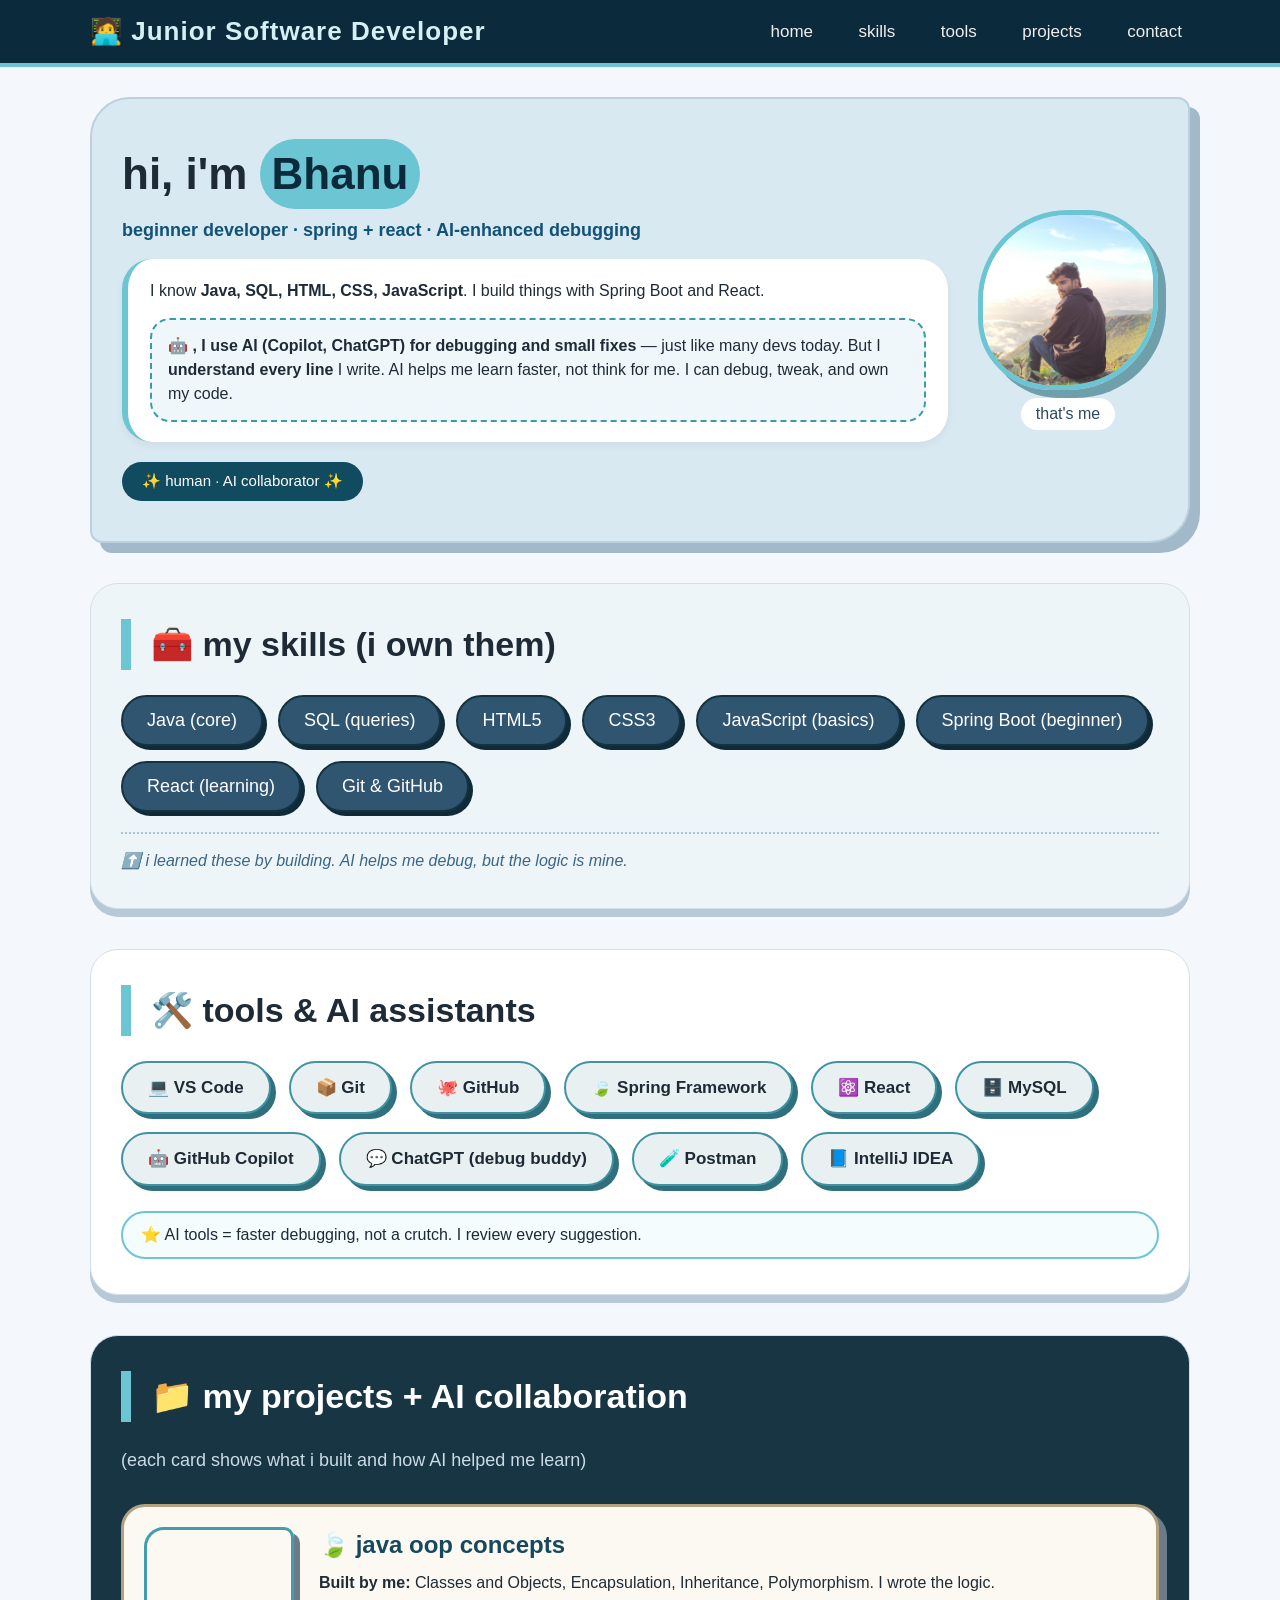
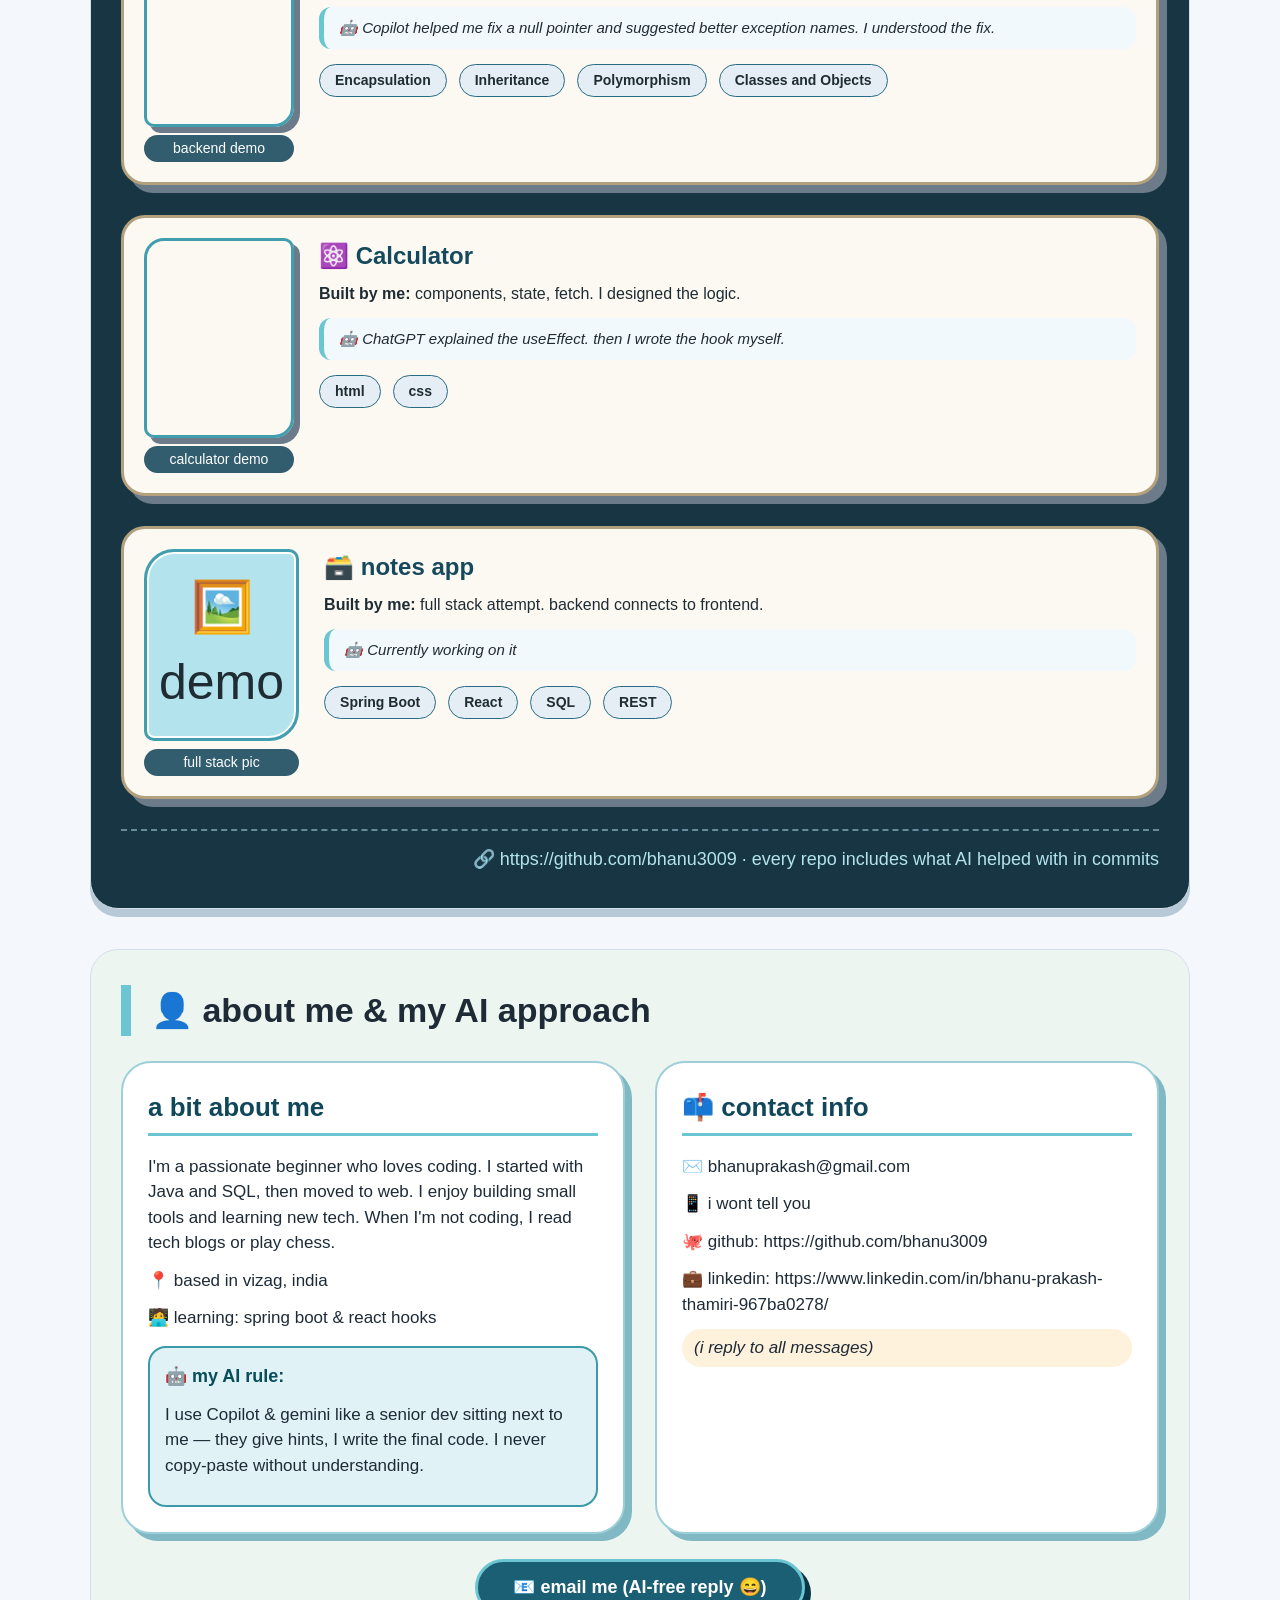
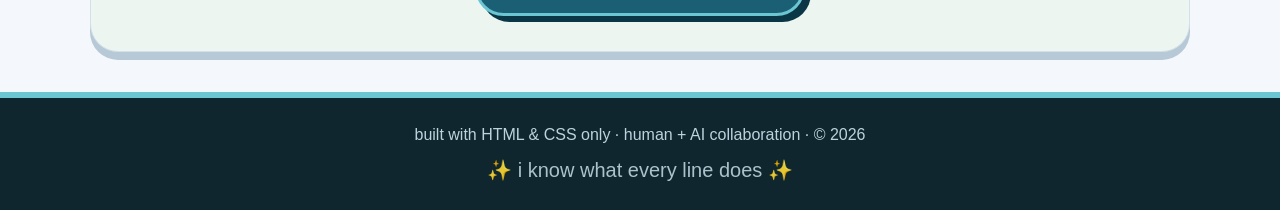
==== htm.html @ 819f1ef4 "Uploaded complete portfolio files" ====
<!DOCTYPE html>
<html lang="en">
<head>
    <meta charset="UTF-8">
    <meta name="viewport" content="width=device-width, initial-scale=1.0">
    <title>Bhanu · human + AI collaborator</title>
    <link rel="stylesheet" href="css.css">
</head>
<body>
    <div class="top-bar">
        <div class="nav-container">
            <div class="logo">🧑‍💻 Junior Software Developer</div>
            <div class="nav-links">
                <a href="#home">home</a>
                <a href="#skills">skills</a>
                <a href="#tools">tools</a>
                <a href="#projects">projects</a>
                <a href="#contact">contact</a>
            </div>
        </div>
    </div>
    <div id="home" class="hero-section">
        <div class="hero-flex">
            <div class="hero-text">
                <h1>hi, i'm <span class="name-highlight">Bhanu</span></h1>
                <p class="tagline">beginner developer · spring + react · AI‑enhanced debugging</p>
                <div class="intro-box">
                    <p>I know <strong>Java, SQL, HTML, CSS, JavaScript</strong>. I build things with Spring Boot and React.</p>
                    <p class="ai-statement">🤖 <span class=""><strong>, I use AI (Copilot, ChatGPT) for debugging and small fixes</strong></span>  — just like many devs today. But I <strong>understand every line</strong> I write. AI helps me learn faster, not think for me. I can debug, tweak, and own my code.</p>
                </div>
                <div class="info-badge">✨ human · AI collaborator ✨</div>
            </div>
            <div class="hero-pic">
                 <div class="hero-pic">
                     <img src="26251.jpg" alt="Bhanu" class="profile-img" style="width: 180px; height: 180px; object-fit: cover;">
                 <p class="pic-caption">that's me</p>
                </div>
            </div>
        </div>
    </div>
    <div id="skills" class="section alt-bg">
        <h2>🧰 my skills (i own them)</h2>
        <div class="skill-grid">
            <div class="skill-chip">Java (core)</div>
            <div class="skill-chip">SQL (queries)</div>
            <div class="skill-chip">HTML5</div>
            <div class="skill-chip">CSS3</div>
            <div class="skill-chip">JavaScript (basics)</div>
            <div class="skill-chip">Spring Boot (beginner)</div>
            <div class="skill-chip">React (learning)</div>
            <div class="skill-chip">Git & GitHub</div>
        </div>
        <p class="section-note">⬆️ i learned these by building. AI helps me debug, but the logic is mine.</p>
    </div>
    <div id="tools" class="section">
        <h2>🛠️ tools & AI assistants</h2>
        <div class="tools-list">
            <div class="tool-item">💻 VS Code</div>
            <div class="tool-item">📦 Git</div>
            <div class="tool-item">🐙 GitHub</div>
            <div class="tool-item">🍃 Spring Framework</div>
            <div class="tool-item">⚛️ React</div>
            <div class="tool-item">🗄️ MySQL</div>
            <div class="tool-item">🤖 GitHub Copilot</div>
            <div class="tool-item">💬 ChatGPT (debug buddy)</div>
            <div class="tool-item">🧪 Postman</div>
            <div class="tool-item">📘 IntelliJ IDEA</div>
        </div>
        <p class="tools-note">⭐ AI tools = faster debugging, not a crutch. I review every suggestion.</p>
    </div>
    <div id="projects" class="section project-dark">
        <h2 class="light-heading">📁 my projects + AI collaboration</h2>
        <p class="project-sub">(each card shows what i built and how AI helped me learn)</p>

        <div class="project-showcase">
            <div class="project-card-wide">
                <div class="project-img-area">
                    <video src="compelete backend working.mp4" class="project-img" autoplay muted playsinline></video>
                    <div class="demo-label">backend demo</div>
                </div>
                <div class="project-desc">
                    <h3>🍃 java oop concepts</h3>
                    <p><strong>Built by me:</strong> Classes and Objects, Encapsulation, Inheritance, Polymorphism. I wrote the logic.</p>
                    <p class="ai-note">🤖 Copilot helped me fix a null pointer and suggested better exception names. I understood the fix.</p>
                    <div class="tech-tags">
                        <span>Encapsulation</span><span>Inheritance</span><span>Polymorphism</span><span>Classes and Objects</span>
                    </div>
                </div>
            </div>
            <div class="project-card-wide">
                <div class="project-img-area">
                    <video src="cal demo.mp4" class="project-img" autoplay muted playsinline></video>
                    <div class="demo-label">calculator demo</div>
                </div>
                <div class="project-desc">
                    <h3>⚛️ Calculator</h3>
                    <p><strong>Built by me:</strong> components, state, fetch. I designed the logic.</p>
                    <p class="ai-note">🤖 ChatGPT explained the useEffect. then I wrote the hook myself.</p>
                    <div class="tech-tags">
                        <span>html</span><span>css</span>
                    </div>
                </div>
            </div>
            <div class="project-card-wide">
                <div class="project-img-area">
                    <div class="demo-pic">🖼️ demo</div>
                    <div class="demo-label">full stack pic</div>
                </div>
                <div class="project-desc">
                    <h3>🗃️ notes app </h3>
                    <p><strong>Built by me:</strong> full stack attempt. backend connects to frontend.</p>
                    <p class="ai-note">🤖 Currently working on it</p>
                    <div class="tech-tags">
                        <span>Spring Boot</span><span>React</span><span>SQL</span><span>REST</span>
                    </div>
                </div>
            </div>
        </div>
        <p class="more-link">🔗 https://github.com/bhanu3009 · every repo includes what AI helped with in commits</p>
    </div>
    <div id="contact" class="section contact-bg">
        <h2>👤 about me & my AI approach</h2>
        <div class="about-contact-flex">
            <div class="about-card">
                <h3>a bit about me</h3>
                <p>I'm a passionate beginner who loves coding. I started with Java and SQL, then moved to web. I enjoy building small tools and learning new tech. When I'm not coding, I read tech blogs or play chess.</p>
                <p>📍 based in vizag, india</p>
                <p>🧑‍💻 learning: spring boot & react hooks</p>
                <div class="ai-philosophy">
                    <h4>🤖 my AI rule:</h4>
                    <p>I use Copilot & gemini like a senior dev sitting next to me — they give hints, I write the final code. I never copy-paste without understanding.</p>
                </div>
            </div>
            <div class="contact-card">
                <h3>📫 contact info</h3>
                <p>✉️ bhanuprakash@gmail.com</p>
                <p>📱 i wont tell you </p>
                <p>🐙 github: https://github.com/bhanu3009</p>
                <p>💼 linkedin: https://www.linkedin.com/in/bhanu-prakash-thamiri-967ba0278/</p>
                <p class="contact-note">(i reply to all messages)</p>
            </div>
        </div>
        <div class="contact-email-btn">
            <a href="bhanuprakasht588@gmail.com" class="fake-button">📧 email me (AI‑free reply 😄)</a>
        </div>
    </div>
    <div class="footer">
        <p>built with HTML & CSS only · human + AI collaboration · © 2026</p>
        <p class="small-emoji">✨ i know what every line does ✨</p>
    </div>

</body>
</html>
---- css.css ----
/* style.css – clean, attractive, with AI transparency */
* {
    margin: 0;
    padding: 0;
    box-sizing: border-box;
}

body {
    font-family: 'Segoe UI', Roboto, Arial, sans-serif;
    background-color: #f4f7fb;
    color: #1e2b37;
    line-height: 1.5;
}

/* top navigation */
.top-bar {
    background-color: #0b2a3b;
    padding: 12px 20px;
    position: sticky;
    top: 0;
    z-index: 10;
    border-bottom: 4px solid #6bc5d2;
}

.nav-container {
    max-width: 1100px;
    margin: 0 auto;
    display: flex;
    justify-content: space-between;
    align-items: center;
    flex-wrap: wrap;
}

.logo {
    color: #d4f0f5;
    font-size: 26px;
    font-weight: bold;
    letter-spacing: 1px;
}

.nav-links a {
    color: #efefef;
    text-decoration: none;
    margin-left: 25px;
    font-size: 17px;
    font-weight: 500;
    padding: 5px 8px;
    border-radius: 30px;
    transition: background 0.2s;
}

.nav-links a:hover {
    background-color: #6bc5d2;
    color: #0b2a3b;
}

/* hero section (with picture area) */
.hero-section {
    max-width: 1100px;
    margin: 30px auto 20px;
    background-color: #d9e9f2;
    border-radius: 40px 12px 40px 12px;
    padding: 40px 30px;
    border: 2px solid #bbd1dd;
    box-shadow: 10px 10px 0 #a1b9c9;
}

.hero-flex {
    display: flex;
    align-items: center;
    gap: 30px;
    flex-wrap: wrap;
    justify-content: center;
}

.hero-text {
    flex: 1 1 280px;
}

.hero-text h1 {
    font-size: 44px;
    font-weight: 700;
    margin-bottom: 5px;
}

.name-highlight {
    background-color: #6bc5d2;
    padding: 2px 12px;
    border-radius: 40px;
    display: inline-block;
    color: #0b2a3b;
}

.tagline {
    font-size: 18px;
    color: #115277;
    font-weight: 600;
    margin: 8px 0 15px;
}

.intro-box {
    background-color: white;
    padding: 20px 22px;
    border-radius: 30px;
    border-left: 6px solid #6bc5d2;
    box-shadow: 0 4px 8px rgba(0,0,0,0.05);
    margin: 15px 0;
}

.ai-statement {
    background-color: #f0f7fa;
    padding: 14px 16px;
    border-radius: 20px;
    margin-top: 15px;
    border: 2px dashed #3b9aa8;
    font-size: 16px;
}

.underline {
    text-decoration: underline wavy #3b9aa8 2px;
    font-weight: 600;
}

.info-badge {
    background-color: #114b5f;
    color: white;
    display: inline-block;
    padding: 8px 20px;
    border-radius: 40px;
    font-size: 15px;
    font-weight: 500;
    margin-top: 5px;
}

/* picture placeholder area */
.hero-pic {
    text-align: center;
}

img.profile-img {
    width: 180px !important;
    height: 180px !important;
    object-fit: cover !important;
    border-radius: 50% 40% 50% 40%;
    border: 5px solid #6bc5d2;
    display: block;
    margin: 0 auto 8px auto;
    box-shadow: 8px 8px 0 #6f9faa;
}

.profile-img {
    width: 180px;  /* This forces the width */
    height: 180px; /* This forces the height */
    object-fit: cover; /* This clips the photo so it doesn't stretch */
    border-radius: 50% 40% 50% 40%; /* Your unique organic shape */
    border: 5px solid #6bc5d2;
    margin-bottom: 8px;
    box-shadow: 8px 8px 0 #6f9faa;
    display: block; /* Helps with alignment */
    margin-left: auto;
    margin-right: auto;
}

.pic-placeholder {
    width: 180px;  /* This forces the width */
    height: 180px; /* This forces the height */
    object-fit: cover; /* This clips the photo so it doesn't stretch */
    border-radius: 50% 40% 50% 40%; /* Your unique organic shape */
    border: 5px solid #6bc5d2;
    margin-bottom: 8px;
    box-shadow: 8px 8px 0 #6f9faa;
    display: block; /* Helps with alignment */
    margin-left: auto;
    margin-right: auto;
}

.pic-caption {
    font-weight: 500;
    color: #2b4b5e;
    background-color: white;
    padding: 4px 15px;
    border-radius: 50px;
    display: inline-block;
}

/* section defaults */
.section {
    max-width: 1100px;
    margin: 40px auto;
    background-color: white;
    border-radius: 28px;
    padding: 35px 30px;
    border: 1px solid #d3e0e9;
    box-shadow: 0 8px 0 #b7c9d6;
}

.alt-bg {
    background-color: #eef5f9;
}

h2 {
    font-size: 34px;
    margin-bottom: 25px;
    border-left: 10px solid #6bc5d2;
    padding-left: 20px;
    font-weight: 650;
}

/* skills grid */
.skill-grid {
    display: flex;
    flex-wrap: wrap;
    gap: 15px;
    margin: 25px 0 15px;
}

.skill-chip {
    background-color: #2f5570;
    color: white;
    padding: 10px 24px;
    border-radius: 60px;
    font-size: 18px;
    font-weight: 500;
    border: 2px solid #143240;
    box-shadow: 4px 4px 0 #102b38;
}

.section-note {
    color: #396684;
    font-style: italic;
    margin-top: 20px;
    border-top: 2px dotted #aac3d4;
    padding-top: 15px;
}

/* tools list */
.tools-list {
    display: flex;
    flex-wrap: wrap;
    gap: 18px;
    margin-top: 20px;
}

.tool-item {
    background-color: #e8f0f2;
    padding: 12px 25px;
    border-radius: 100px;
    font-size: 17px;
    font-weight: 600;
    border: 2px solid #3f93a3;
    box-shadow: 5px 5px 0 #30707d;
    transition: 0.1s;
}

.tool-item:hover {
    transform: translate(3px,3px);
    box-shadow: 4px 4px 0 #235a66;
}

.tools-note {
    margin-top: 25px;
    background-color: #f4fcfd;
    padding: 10px 18px;
    border-radius: 40px;
    border: 2px solid #6bc5d2;
    font-weight: 500;
}

/* project section (dark background for contrast) */
.project-dark {
    background-color: #173542;
    color: #f0f7fa;
}

.light-heading {
    color: white;
    border-left-color: #6bc5d2;
}

.project-sub {
    color: #cbdbe6;
    margin-bottom: 30px;
    font-size: 18px;
}

.project-card-wide {
    background-color: #fcf9f3;
    color: #1f2c33;
    border-radius: 24px;
    margin-bottom: 30px;
    padding: 20px 20px;
    display: flex;
    gap: 25px;
    flex-wrap: wrap;
    border: 3px solid #b3a17e;
    box-shadow: 8px 8px 0 #6c7b89;
}

.project-img-area {
    flex: 0 0 140px;
    text-align: center;
}

.project-img {
    width: 150px;  
    height: 200px; 
    object-fit: cover; 
    border-radius: 20px 10px 20px 10px;
    border: 3px solid #409eaf; 
    box-shadow: 6px 6px 0 #6c7b89; 
    display: block;
    margin: 0 auto; 
}

.demo-pic {
    font-size: 50px;
    background-color: #b3e4ed;
    border-radius: 30px 10px 30px 10px;
    padding: 18px 12px;
    border: 3px solid #409eaf;
    box-shadow: inset 0 0 0 2px white;
}

.demo-label {
    background-color: #315d6e;
    color: white;
    padding: 3px 0;
    border-radius: 30px;
    margin-top: 8px;
    font-size: 14px;
}

.project-desc {
    flex: 2 1 260px;
}

.project-desc h3 {
    font-size: 24px;
    margin-bottom: 8px;
    color: #17495c;
}

.ai-note {
    background-color: #f2f9fc;
    border-left: 5px solid #6bc5d2;
    padding: 10px 15px;
    border-radius: 12px;
    margin: 12px 0;
    font-size: 15px;
    font-style: italic;
}

.tech-tags {
    display: flex;
    flex-wrap: wrap;
    gap: 12px;
    margin: 15px 0 5px;
}

.tech-tags span {
    background-color: #e5eef5;
    padding: 5px 15px;
    border-radius: 30px;
    font-size: 14px;
    font-weight: 600;
    border: 1px solid #286b85;
}

.more-link {
    text-align: right;
    font-size: 18px;
    color: #b3e4ed;
    font-weight: 500;
    margin-top: 15px;
    border-top: 2px dashed #688b9b;
    padding-top: 15px;
}

.contact-bg {
    background-color: #ecf5f0;
}

.about-contact-flex {
    display: flex;
    gap: 30px;
    flex-wrap: wrap;
    margin: 25px 0;
}

.about-card, .contact-card {
    background-color: white;
    flex: 1 1 250px;
    padding: 25px;
    border-radius: 30px;
    border: 2px solid #9ecfd9;
    box-shadow: 7px 7px 0 #80b8c4;
}

.about-card h3, .contact-card h3 {
    font-size: 26px;
    color: #11475a;
    border-bottom: 3px solid #6bc5d2;
    padding-bottom: 6px;
    margin-bottom: 18px;
}

.about-card p, .contact-card p {
    margin: 12px 0;
    font-size: 17px;
}

.ai-philosophy {
    background-color: #e0f2f5;
    padding: 15px;
    border-radius: 18px;
    margin-top: 15px;
    border: 2px solid #3b9aa8;
}

.ai-philosophy h4 {
    font-size: 18px;
    color: #084d5c;
    margin-bottom: 6px;
}

.contact-note {
    background-color: #fef2dd;
    padding: 6px 12px;
    border-radius: 50px;
    font-style: italic;
}

.contact-email-btn {
    text-align: center;
    margin-top: 20px;
}

.fake-button {
    background-color: #1a5f73;
    color: white;
    text-decoration: none;
    padding: 12px 35px;
    border-radius: 60px;
    font-size: 18px;
    font-weight: 600;
    display: inline-block;
    border: 3px solid #6bc5d2;
    box-shadow: 6px 6px 0 #0b3645;
}

.fake-button:hover {
    background-color: #6bc5d2;
    color: #0b2a3b;
    border-color: #0b2a3b;
    box-shadow: 2px 2px 0 #2f4d5b;
}

.footer {
    background-color: #10262e;
    color: #bcd3dd;
    text-align: center;
    padding: 25px;
    margin-top: 40px;
    font-size: 16px;
    border-top: 6px solid #6bc5d2;
}

.small-emoji {
    font-size: 20px;
    margin-top: 8px;
    opacity: 0.9;
}

@media (max-width: 700px) {
    .hero-flex {
        flex-direction: column-reverse;
        text-align: center;
    }
    .project-card-wide {
        flex-direction: column;
        align-items: center;
        text-align: center;
    }
    .tech-tags {
        justify-content: center;
    }
    .nav-links a {
        margin: 0 8px;
    }
}
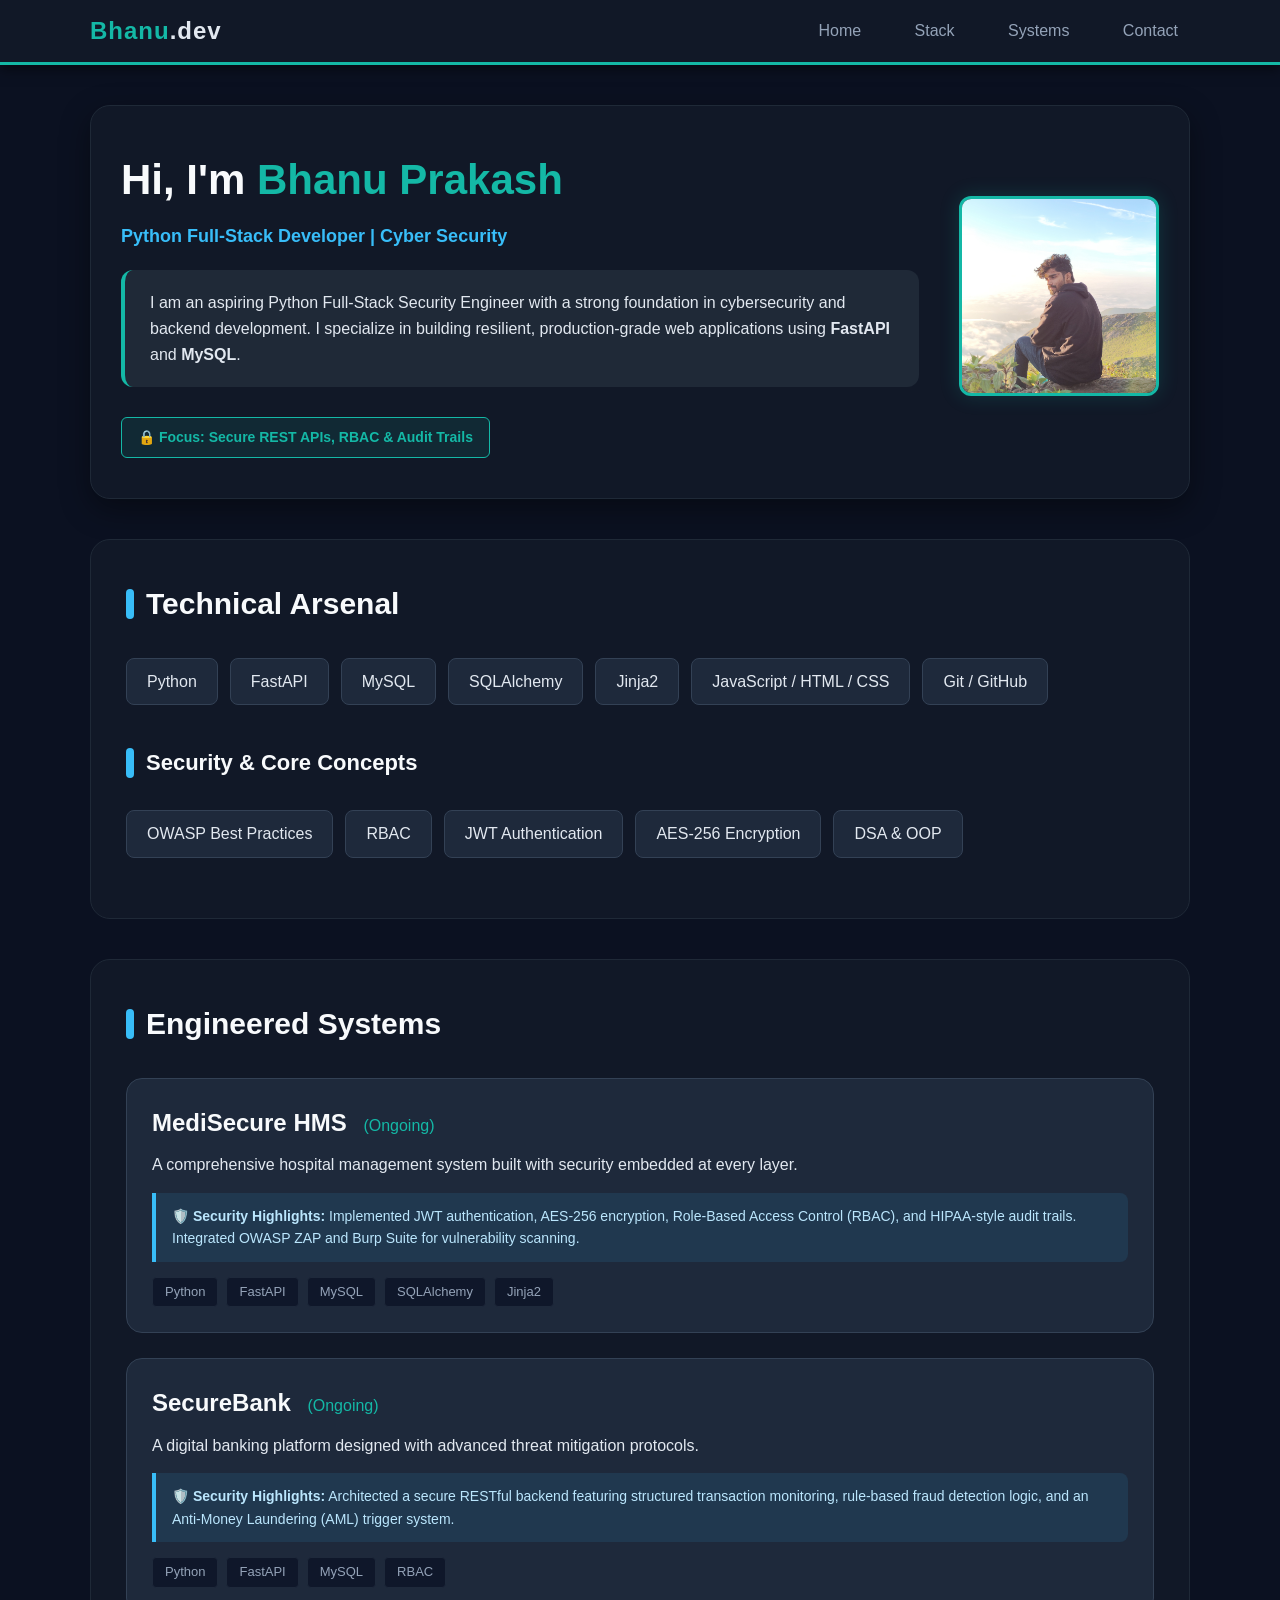
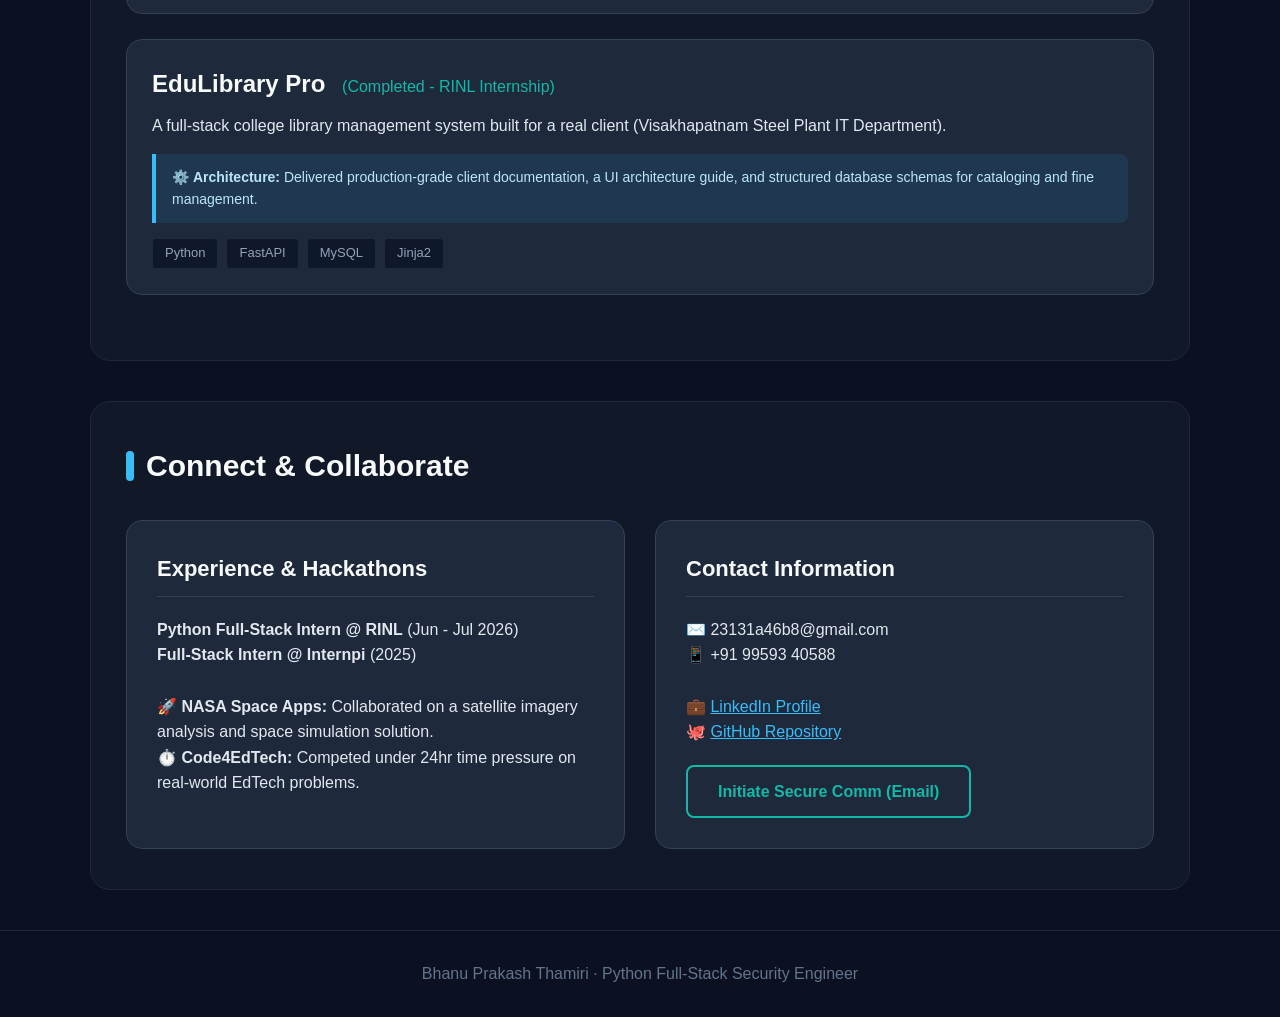
==== commit 9a771bf8: "feat: complete overhaul to Python full-stack and MediSecure dark theme" ====
--- a/htm.html
+++ b/htm.html
@@ -3,151 +3,131 @@
 <head>
     <meta charset="UTF-8">
     <meta name="viewport" content="width=device-width, initial-scale=1.0">
-    <title>Bhanu · human + AI collaborator</title>
+    <title>Bhanu Prakash | Python Security Engineer</title>
     <link rel="stylesheet" href="css.css">
 </head>
 <body>
     <div class="top-bar">
         <div class="nav-container">
-            <div class="logo">🧑‍💻 Junior Software Developer</div>
+            <div class="logo">Bhanu<span>.dev</span></div>
             <div class="nav-links">
-                <a href="#home">home</a>
-                <a href="#skills">skills</a>
-                <a href="#tools">tools</a>
-                <a href="#projects">projects</a>
-                <a href="#contact">contact</a>
+                <a href="#home">Home</a>
+                <a href="#skills">Stack</a>
+                <a href="#projects">Systems</a>
+                <a href="#contact">Contact</a>
             </div>
         </div>
     </div>
+
     <div id="home" class="hero-section">
         <div class="hero-flex">
             <div class="hero-text">
-                <h1>hi, i'm <span class="name-highlight">Bhanu</span></h1>
-                <p class="tagline">beginner developer · spring + react · AI‑enhanced debugging</p>
+                <h1>Hi, I'm <span class="name-highlight">Bhanu Prakash</span></h1>
+                <p class="tagline">Python Full-Stack Developer | Cyber Security</p>
                 <div class="intro-box">
-                    <p>I know <strong>Java, SQL, HTML, CSS, JavaScript</strong>. I build things with Spring Boot and React.</p>
-                    <p class="ai-statement">🤖 <span class=""><strong>, I use AI (Copilot, ChatGPT) for debugging and small fixes</strong></span>  — just like many devs today. But I <strong>understand every line</strong> I write. AI helps me learn faster, not think for me. I can debug, tweak, and own my code.</p>
+                    <p>I am an aspiring Python Full-Stack Security Engineer with a strong foundation in cybersecurity and backend development. I specialize in building resilient, production-grade web applications using <strong>FastAPI</strong> and <strong>MySQL</strong>.</p>
                 </div>
-                <div class="info-badge">✨ human · AI collaborator ✨</div>
+                <div class="security-badge">🔒 Focus: Secure REST APIs, RBAC & Audit Trails</div>
             </div>
             <div class="hero-pic">
-                 <div class="hero-pic">
-                     <img src="26251.jpg" alt="Bhanu" class="profile-img" style="width: 180px; height: 180px; object-fit: cover;">
-                 <p class="pic-caption">that's me</p>
+                 <img src="26251.jpg" alt="Bhanu Prakash" class="profile-img">
+            </div>
+        </div>
+    </div>
+
+    <div id="skills" class="section">
+        <h2>Technical Arsenal</h2>
+        <div class="skill-grid">
+            <div class="skill-chip">Python</div>
+            <div class="skill-chip">FastAPI</div>
+            <div class="skill-chip">MySQL</div>
+            <div class="skill-chip">SQLAlchemy</div>
+            <div class="skill-chip">Jinja2</div>
+            <div class="skill-chip">JavaScript / HTML / CSS</div>
+            <div class="skill-chip">Git / GitHub</div>
+        </div>
+        
+        <h2 style="margin-top: 40px; font-size: 22px;">Security & Core Concepts</h2>
+        <div class="skill-grid">
+            <div class="skill-chip">OWASP Best Practices</div>
+            <div class="skill-chip">RBAC</div>
+            <div class="skill-chip">JWT Authentication</div>
+            <div class="skill-chip">AES-256 Encryption</div>
+            <div class="skill-chip">DSA & OOP</div>
+        </div>
+    </div>
+
+    <div id="projects" class="section">
+        <h2>Engineered Systems</h2>
+        
+        <div class="project-showcase">
+            <div class="project-card-wide">
+                <div class="project-desc">
+                    <h3>MediSecure HMS <span>(Ongoing)</span></h3>
+                    <p>A comprehensive hospital management system built with security embedded at every layer.</p>
+                    <div class="security-note">
+                        🛡️ <strong>Security Highlights:</strong> Implemented JWT authentication, AES-256 encryption, Role-Based Access Control (RBAC), and HIPAA-style audit trails. Integrated OWASP ZAP and Burp Suite for vulnerability scanning.
+                    </div>
+                    <div class="tech-tags">
+                        <span>Python</span><span>FastAPI</span><span>MySQL</span><span>SQLAlchemy</span><span>Jinja2</span>
+                    </div>
+                </div>
+            </div>
+
+            <div class="project-card-wide">
+                <div class="project-desc">
+                    <h3>SecureBank <span>(Ongoing)</span></h3>
+                    <p>A digital banking platform designed with advanced threat mitigation protocols.</p>
+                    <div class="security-note">
+                        🛡️ <strong>Security Highlights:</strong> Architected a secure RESTful backend featuring structured transaction monitoring, rule-based fraud detection logic, and an Anti-Money Laundering (AML) trigger system.
+                    </div>
+                    <div class="tech-tags">
+                        <span>Python</span><span>FastAPI</span><span>MySQL</span><span>RBAC</span>
+                    </div>
+                </div>
+            </div>
+
+            <div class="project-card-wide">
+                <div class="project-desc">
+                    <h3>EduLibrary Pro <span>(Completed - RINL Internship)</span></h3>
+                    <p>A full-stack college library management system built for a real client (Visakhapatnam Steel Plant IT Department).</p>
+                    <div class="security-note">
+                        ⚙️ <strong>Architecture:</strong> Delivered production-grade client documentation, a UI architecture guide, and structured database schemas for cataloging and fine management.
+                    </div>
+                    <div class="tech-tags">
+                        <span>Python</span><span>FastAPI</span><span>MySQL</span><span>Jinja2</span>
+                    </div>
                 </div>
             </div>
         </div>
     </div>
-    <div id="skills" class="section alt-bg">
-        <h2>🧰 my skills (i own them)</h2>
-        <div class="skill-grid">
-            <div class="skill-chip">Java (core)</div>
-            <div class="skill-chip">SQL (queries)</div>
-            <div class="skill-chip">HTML5</div>
-            <div class="skill-chip">CSS3</div>
-            <div class="skill-chip">JavaScript (basics)</div>
-            <div class="skill-chip">Spring Boot (beginner)</div>
-            <div class="skill-chip">React (learning)</div>
-            <div class="skill-chip">Git & GitHub</div>
-        </div>
-        <p class="section-note">⬆️ i learned these by building. AI helps me debug, but the logic is mine.</p>
-    </div>
-    <div id="tools" class="section">
-        <h2>🛠️ tools & AI assistants</h2>
-        <div class="tools-list">
-            <div class="tool-item">💻 VS Code</div>
-            <div class="tool-item">📦 Git</div>
-            <div class="tool-item">🐙 GitHub</div>
-            <div class="tool-item">🍃 Spring Framework</div>
-            <div class="tool-item">⚛️ React</div>
-            <div class="tool-item">🗄️ MySQL</div>
-            <div class="tool-item">🤖 GitHub Copilot</div>
-            <div class="tool-item">💬 ChatGPT (debug buddy)</div>
-            <div class="tool-item">🧪 Postman</div>
-            <div class="tool-item">📘 IntelliJ IDEA</div>
-        </div>
-        <p class="tools-note">⭐ AI tools = faster debugging, not a crutch. I review every suggestion.</p>
-    </div>
-    <div id="projects" class="section project-dark">
-        <h2 class="light-heading">📁 my projects + AI collaboration</h2>
-        <p class="project-sub">(each card shows what i built and how AI helped me learn)</p>
 
-        <div class="project-showcase">
-            <div class="project-card-wide">
-                <div class="project-img-area">
-                    <video src="compelete backend working.mp4" class="project-img" autoplay muted playsinline></video>
-                    <div class="demo-label">backend demo</div>
-                </div>
-                <div class="project-desc">
-                    <h3>🍃 java oop concepts</h3>
-                    <p><strong>Built by me:</strong> Classes and Objects, Encapsulation, Inheritance, Polymorphism. I wrote the logic.</p>
-                    <p class="ai-note">🤖 Copilot helped me fix a null pointer and suggested better exception names. I understood the fix.</p>
-                    <div class="tech-tags">
-                        <span>Encapsulation</span><span>Inheritance</span><span>Polymorphism</span><span>Classes and Objects</span>
-                    </div>
-                </div>
+    <div id="contact" class="section">
+        <h2>Connect & Collaborate</h2>
+        <div class="about-contact-flex">
+            <div class="about-card">
+                <h3>Experience & Hackathons</h3>
+                <p><strong>Python Full-Stack Intern @ RINL</strong> (Jun - Jul 2026)</p>
+                <p><strong>Full-Stack Intern @ Internpi</strong> (2025)</p>
+                <br>
+                <p>🚀 <strong>NASA Space Apps:</strong> Collaborated on a satellite imagery analysis and space simulation solution.</p>
+                <p>⏱️ <strong>Code4EdTech:</strong> Competed under 24hr time pressure on real-world EdTech problems.</p>
             </div>
-            <div class="project-card-wide">
-                <div class="project-img-area">
-                    <video src="cal demo.mp4" class="project-img" autoplay muted playsinline></video>
-                    <div class="demo-label">calculator demo</div>
-                </div>
-                <div class="project-desc">
-                    <h3>⚛️ Calculator</h3>
-                    <p><strong>Built by me:</strong> components, state, fetch. I designed the logic.</p>
-                    <p class="ai-note">🤖 ChatGPT explained the useEffect. then I wrote the hook myself.</p>
-                    <div class="tech-tags">
-                        <span>html</span><span>css</span>
-                    </div>
-                </div>
-            </div>
-            <div class="project-card-wide">
-                <div class="project-img-area">
-                    <div class="demo-pic">🖼️ demo</div>
-                    <div class="demo-label">full stack pic</div>
-                </div>
-                <div class="project-desc">
-                    <h3>🗃️ notes app </h3>
-                    <p><strong>Built by me:</strong> full stack attempt. backend connects to frontend.</p>
-                    <p class="ai-note">🤖 Currently working on it</p>
-                    <div class="tech-tags">
-                        <span>Spring Boot</span><span>React</span><span>SQL</span><span>REST</span>
-                    </div>
-                </div>
+            <div class="contact-card">
+                <h3>Contact Information</h3>
+                <p>✉️ 23131a46b8@gmail.com</p>
+                <p>📱 +91 99593 40588</p>
+                <br>
+                <p>💼 <a href="https://linkedin.com/in/bhanu-prakash-thamiri" style="color: #38bdf8;">LinkedIn Profile</a></p>
+                <p>🐙 <a href="https://github.com/bhanu3009" style="color: #38bdf8;">GitHub Repository</a></p>
+                
+                <a href="mailto:23131a46b8@gmail.com" class="fake-button">Initiate Secure Comm (Email)</a>
             </div>
         </div>
-        <p class="more-link">🔗 https://github.com/bhanu3009 · every repo includes what AI helped with in commits</p>
-    </div>
-    <div id="contact" class="section contact-bg">
-        <h2>👤 about me & my AI approach</h2>
-        <div class="about-contact-flex">
-            <div class="about-card">
-                <h3>a bit about me</h3>
-                <p>I'm a passionate beginner who loves coding. I started with Java and SQL, then moved to web. I enjoy building small tools and learning new tech. When I'm not coding, I read tech blogs or play chess.</p>
-                <p>📍 based in vizag, india</p>
-                <p>🧑‍💻 learning: spring boot & react hooks</p>
-                <div class="ai-philosophy">
-                    <h4>🤖 my AI rule:</h4>
-                    <p>I use Copilot & gemini like a senior dev sitting next to me — they give hints, I write the final code. I never copy-paste without understanding.</p>
-                </div>
-            </div>
-            <div class="contact-card">
-                <h3>📫 contact info</h3>
-                <p>✉️ bhanuprakash@gmail.com</p>
-                <p>📱 i wont tell you </p>
-                <p>🐙 github: https://github.com/bhanu3009</p>
-                <p>💼 linkedin: https://www.linkedin.com/in/bhanu-prakash-thamiri-967ba0278/</p>
-                <p class="contact-note">(i reply to all messages)</p>
-            </div>
-        </div>
-        <div class="contact-email-btn">
-            <a href="bhanuprakasht588@gmail.com" class="fake-button">📧 email me (AI‑free reply 😄)</a>
-        </div>
-    </div>
-    <div class="footer">
-        <p>built with HTML & CSS only · human + AI collaboration · © 2026</p>
-        <p class="small-emoji">✨ i know what every line does ✨</p>
     </div>
 
+    <div class="footer">
+        <p>Bhanu Prakash Thamiri · Python Full-Stack Security Engineer</p>
+    </div>
 </body>
 </html>
--- a/css.css
+++ b/css.css
@@ -1,4 +1,4 @@
-/* style.css – clean, attractive, with AI transparency */
+/* style.css – MediSecure Dark Theme (Cyber + Health) */
 * {
     margin: 0;
     padding: 0;
@@ -7,19 +7,20 @@
 
 body {
     font-family: 'Segoe UI', Roboto, Arial, sans-serif;
-    background-color: #f4f7fb;
-    color: #1e2b37;
-    line-height: 1.5;
+    background-color: #0b1121; /* Deep slate/cyber dark */
+    color: #e2e8f0; /* Soft white for readability */
+    line-height: 1.6;
 }
 
 /* top navigation */
 .top-bar {
-    background-color: #0b2a3b;
+    background-color: #111827;
     padding: 12px 20px;
     position: sticky;
     top: 0;
     z-index: 10;
-    border-bottom: 4px solid #6bc5d2;
+    border-bottom: 3px solid #14b8a6; /* Clinical teal */
+    box-shadow: 0 4px 12px rgba(0,0,0,0.5);
 }
 
 .nav-container {
@@ -32,459 +33,283 @@
 }
 
 .logo {
-    color: #d4f0f5;
-    font-size: 26px;
+    color: #14b8a6;
+    font-size: 24px;
     font-weight: bold;
     letter-spacing: 1px;
 }
 
+.logo span {
+    color: #e2e8f0;
+}
+
 .nav-links a {
-    color: #efefef;
+    color: #94a3b8;
     text-decoration: none;
     margin-left: 25px;
-    font-size: 17px;
+    font-size: 16px;
     font-weight: 500;
-    padding: 5px 8px;
-    border-radius: 30px;
-    transition: background 0.2s;
+    padding: 6px 12px;
+    border-radius: 6px;
+    transition: all 0.3s ease;
 }
 
 .nav-links a:hover {
-    background-color: #6bc5d2;
-    color: #0b2a3b;
-}
-
-/* hero section (with picture area) */
+    background-color: #1f2937;
+    color: #14b8a6;
+}
+
+/* hero section */
 .hero-section {
     max-width: 1100px;
-    margin: 30px auto 20px;
-    background-color: #d9e9f2;
-    border-radius: 40px 12px 40px 12px;
+    margin: 40px auto 30px;
+    background-color: #111827;
+    border-radius: 20px;
     padding: 40px 30px;
-    border: 2px solid #bbd1dd;
-    box-shadow: 10px 10px 0 #a1b9c9;
+    border: 1px solid #1f2937;
+    box-shadow: 0 10px 30px rgba(0,0,0,0.4);
 }
 
 .hero-flex {
     display: flex;
     align-items: center;
-    gap: 30px;
+    gap: 40px;
     flex-wrap: wrap;
     justify-content: center;
 }
 
 .hero-text {
-    flex: 1 1 280px;
+    flex: 1 1 300px;
 }
 
 .hero-text h1 {
-    font-size: 44px;
+    font-size: 42px;
     font-weight: 700;
     margin-bottom: 5px;
+    color: #f8fafc;
 }
 
 .name-highlight {
-    background-color: #6bc5d2;
-    padding: 2px 12px;
-    border-radius: 40px;
-    display: inline-block;
-    color: #0b2a3b;
+    color: #14b8a6;
 }
 
 .tagline {
     font-size: 18px;
-    color: #115277;
+    color: #38bdf8; /* Tech blue */
     font-weight: 600;
-    margin: 8px 0 15px;
+    margin: 8px 0 20px;
 }
 
 .intro-box {
-    background-color: white;
-    padding: 20px 22px;
-    border-radius: 30px;
-    border-left: 6px solid #6bc5d2;
-    box-shadow: 0 4px 8px rgba(0,0,0,0.05);
+    background-color: #1f2937;
+    padding: 20px 25px;
+    border-radius: 12px;
+    border-left: 4px solid #14b8a6;
     margin: 15px 0;
 }
 
-.ai-statement {
-    background-color: #f0f7fa;
-    padding: 14px 16px;
-    border-radius: 20px;
+.security-badge {
+    background-color: rgba(20, 184, 166, 0.1);
+    color: #14b8a6;
+    border: 1px solid #14b8a6;
+    display: inline-block;
+    padding: 8px 16px;
+    border-radius: 6px;
+    font-size: 14px;
+    font-weight: 600;
     margin-top: 15px;
-    border: 2px dashed #3b9aa8;
-    font-size: 16px;
-}
-
-.underline {
-    text-decoration: underline wavy #3b9aa8 2px;
-    font-weight: 600;
-}
-
-.info-badge {
-    background-color: #114b5f;
-    color: white;
-    display: inline-block;
-    padding: 8px 20px;
-    border-radius: 40px;
-    font-size: 15px;
-    font-weight: 500;
-    margin-top: 5px;
-}
-
-/* picture placeholder area */
+}
+
+/* picture area */
 .hero-pic {
     text-align: center;
 }
 
-img.profile-img {
-    width: 180px !important;
-    height: 180px !important;
-    object-fit: cover !important;
-    border-radius: 50% 40% 50% 40%;
-    border: 5px solid #6bc5d2;
+.profile-img {
+    width: 200px;
+    height: 200px;
+    object-fit: cover;
+    border-radius: 12px;
+    border: 3px solid #14b8a6;
+    margin-bottom: 12px;
+    box-shadow: 0 0 20px rgba(20, 184, 166, 0.2);
     display: block;
-    margin: 0 auto 8px auto;
-    box-shadow: 8px 8px 0 #6f9faa;
-}
-
-.profile-img {
-    width: 180px;  /* This forces the width */
-    height: 180px; /* This forces the height */
-    object-fit: cover; /* This clips the photo so it doesn't stretch */
-    border-radius: 50% 40% 50% 40%; /* Your unique organic shape */
-    border: 5px solid #6bc5d2;
-    margin-bottom: 8px;
-    box-shadow: 8px 8px 0 #6f9faa;
-    display: block; /* Helps with alignment */
     margin-left: auto;
     margin-right: auto;
-}
-
-.pic-placeholder {
-    width: 180px;  /* This forces the width */
-    height: 180px; /* This forces the height */
-    object-fit: cover; /* This clips the photo so it doesn't stretch */
-    border-radius: 50% 40% 50% 40%; /* Your unique organic shape */
-    border: 5px solid #6bc5d2;
-    margin-bottom: 8px;
-    box-shadow: 8px 8px 0 #6f9faa;
-    display: block; /* Helps with alignment */
-    margin-left: auto;
-    margin-right: auto;
-}
-
-.pic-caption {
-    font-weight: 500;
-    color: #2b4b5e;
-    background-color: white;
-    padding: 4px 15px;
-    border-radius: 50px;
-    display: inline-block;
 }
 
 /* section defaults */
 .section {
     max-width: 1100px;
     margin: 40px auto;
-    background-color: white;
-    border-radius: 28px;
-    padding: 35px 30px;
-    border: 1px solid #d3e0e9;
-    box-shadow: 0 8px 0 #b7c9d6;
-}
-
-.alt-bg {
-    background-color: #eef5f9;
+    background-color: #111827;
+    border-radius: 20px;
+    padding: 40px 35px;
+    border: 1px solid #1f2937;
 }
 
 h2 {
-    font-size: 34px;
-    margin-bottom: 25px;
-    border-left: 10px solid #6bc5d2;
-    padding-left: 20px;
-    font-weight: 650;
+    font-size: 30px;
+    margin-bottom: 30px;
+    color: #f8fafc;
+    display: flex;
+    align-items: center;
+    gap: 12px;
+}
+
+h2::before {
+    content: '';
+    display: inline-block;
+    width: 8px;
+    height: 30px;
+    background-color: #38bdf8;
+    border-radius: 4px;
 }
 
 /* skills grid */
 .skill-grid {
     display: flex;
     flex-wrap: wrap;
-    gap: 15px;
-    margin: 25px 0 15px;
+    gap: 12px;
+    margin: 20px 0;
 }
 
 .skill-chip {
-    background-color: #2f5570;
-    color: white;
-    padding: 10px 24px;
-    border-radius: 60px;
-    font-size: 18px;
+    background-color: #1e293b;
+    color: #e2e8f0;
+    padding: 10px 20px;
+    border-radius: 8px;
+    font-size: 16px;
     font-weight: 500;
-    border: 2px solid #143240;
-    box-shadow: 4px 4px 0 #102b38;
-}
-
-.section-note {
-    color: #396684;
-    font-style: italic;
-    margin-top: 20px;
-    border-top: 2px dotted #aac3d4;
-    padding-top: 15px;
-}
-
-/* tools list */
-.tools-list {
-    display: flex;
-    flex-wrap: wrap;
-    gap: 18px;
-    margin-top: 20px;
-}
-
-.tool-item {
-    background-color: #e8f0f2;
-    padding: 12px 25px;
-    border-radius: 100px;
-    font-size: 17px;
-    font-weight: 600;
-    border: 2px solid #3f93a3;
-    box-shadow: 5px 5px 0 #30707d;
-    transition: 0.1s;
-}
-
-.tool-item:hover {
-    transform: translate(3px,3px);
-    box-shadow: 4px 4px 0 #235a66;
-}
-
-.tools-note {
-    margin-top: 25px;
-    background-color: #f4fcfd;
-    padding: 10px 18px;
-    border-radius: 40px;
-    border: 2px solid #6bc5d2;
-    font-weight: 500;
-}
-
-/* project section (dark background for contrast) */
-.project-dark {
-    background-color: #173542;
-    color: #f0f7fa;
-}
-
-.light-heading {
-    color: white;
-    border-left-color: #6bc5d2;
-}
-
-.project-sub {
-    color: #cbdbe6;
-    margin-bottom: 30px;
-    font-size: 18px;
-}
-
+    border: 1px solid #334155;
+    transition: all 0.2s;
+}
+
+.skill-chip:hover {
+    border-color: #14b8a6;
+    color: #14b8a6;
+    background-color: rgba(20, 184, 166, 0.05);
+}
+
+/* projects */
 .project-card-wide {
-    background-color: #fcf9f3;
-    color: #1f2c33;
-    border-radius: 24px;
-    margin-bottom: 30px;
-    padding: 20px 20px;
-    display: flex;
-    gap: 25px;
-    flex-wrap: wrap;
-    border: 3px solid #b3a17e;
-    box-shadow: 8px 8px 0 #6c7b89;
-}
-
-.project-img-area {
-    flex: 0 0 140px;
-    text-align: center;
-}
-
-.project-img {
-    width: 150px;  
-    height: 200px; 
-    object-fit: cover; 
-    border-radius: 20px 10px 20px 10px;
-    border: 3px solid #409eaf; 
-    box-shadow: 6px 6px 0 #6c7b89; 
-    display: block;
-    margin: 0 auto; 
-}
-
-.demo-pic {
-    font-size: 50px;
-    background-color: #b3e4ed;
-    border-radius: 30px 10px 30px 10px;
-    padding: 18px 12px;
-    border: 3px solid #409eaf;
-    box-shadow: inset 0 0 0 2px white;
-}
-
-.demo-label {
-    background-color: #315d6e;
-    color: white;
-    padding: 3px 0;
-    border-radius: 30px;
-    margin-top: 8px;
-    font-size: 14px;
+    background-color: #1e293b;
+    border-radius: 16px;
+    margin-bottom: 25px;
+    padding: 25px;
+    display: flex;
+    gap: 30px;
+    flex-wrap: wrap;
+    border: 1px solid #334155;
+    transition: transform 0.2s, box-shadow 0.2s;
+}
+
+.project-card-wide:hover {
+    transform: translateY(-5px);
+    box-shadow: 0 10px 25px rgba(0,0,0,0.5);
+    border-color: #38bdf8;
 }
 
 .project-desc {
-    flex: 2 1 260px;
+    flex: 2 1 300px;
 }
 
 .project-desc h3 {
     font-size: 24px;
-    margin-bottom: 8px;
-    color: #17495c;
-}
-
-.ai-note {
-    background-color: #f2f9fc;
-    border-left: 5px solid #6bc5d2;
-    padding: 10px 15px;
-    border-radius: 12px;
-    margin: 12px 0;
-    font-size: 15px;
-    font-style: italic;
+    margin-bottom: 10px;
+    color: #f8fafc;
+}
+
+.project-desc h3 span {
+    color: #14b8a6;
+    font-size: 16px;
+    margin-left: 10px;
+    font-weight: normal;
+}
+
+.security-note {
+    background-color: rgba(56, 189, 248, 0.1);
+    border-left: 4px solid #38bdf8;
+    padding: 12px 16px;
+    border-radius: 0 8px 8px 0;
+    margin: 15px 0;
+    font-size: 14px;
+    color: #bae6fd;
 }
 
 .tech-tags {
     display: flex;
     flex-wrap: wrap;
-    gap: 12px;
-    margin: 15px 0 5px;
+    gap: 8px;
+    margin-top: 15px;
 }
 
 .tech-tags span {
-    background-color: #e5eef5;
-    padding: 5px 15px;
-    border-radius: 30px;
-    font-size: 14px;
-    font-weight: 600;
-    border: 1px solid #286b85;
-}
-
-.more-link {
-    text-align: right;
-    font-size: 18px;
-    color: #b3e4ed;
-    font-weight: 500;
-    margin-top: 15px;
-    border-top: 2px dashed #688b9b;
-    padding-top: 15px;
-}
-
-.contact-bg {
-    background-color: #ecf5f0;
-}
-
+    background-color: #0f172a;
+    padding: 4px 12px;
+    border-radius: 4px;
+    font-size: 13px;
+    color: #94a3b8;
+    border: 1px solid #1e293b;
+}
+
+/* contact section */
 .about-contact-flex {
     display: flex;
     gap: 30px;
     flex-wrap: wrap;
-    margin: 25px 0;
 }
 
 .about-card, .contact-card {
-    background-color: white;
-    flex: 1 1 250px;
-    padding: 25px;
-    border-radius: 30px;
-    border: 2px solid #9ecfd9;
-    box-shadow: 7px 7px 0 #80b8c4;
+    background-color: #1e293b;
+    flex: 1 1 300px;
+    padding: 30px;
+    border-radius: 16px;
+    border: 1px solid #334155;
 }
 
 .about-card h3, .contact-card h3 {
-    font-size: 26px;
-    color: #11475a;
-    border-bottom: 3px solid #6bc5d2;
-    padding-bottom: 6px;
-    margin-bottom: 18px;
-}
-
-.about-card p, .contact-card p {
-    margin: 12px 0;
-    font-size: 17px;
-}
-
-.ai-philosophy {
-    background-color: #e0f2f5;
-    padding: 15px;
-    border-radius: 18px;
-    margin-top: 15px;
-    border: 2px solid #3b9aa8;
-}
-
-.ai-philosophy h4 {
-    font-size: 18px;
-    color: #084d5c;
-    margin-bottom: 6px;
-}
-
-.contact-note {
-    background-color: #fef2dd;
-    padding: 6px 12px;
-    border-radius: 50px;
-    font-style: italic;
-}
-
-.contact-email-btn {
-    text-align: center;
-    margin-top: 20px;
+    font-size: 22px;
+    color: #f8fafc;
+    margin-bottom: 20px;
+    padding-bottom: 10px;
+    border-bottom: 1px solid #334155;
 }
 
 .fake-button {
-    background-color: #1a5f73;
-    color: white;
+    background-color: transparent;
+    color: #14b8a6;
     text-decoration: none;
-    padding: 12px 35px;
-    border-radius: 60px;
-    font-size: 18px;
+    padding: 12px 30px;
+    border-radius: 8px;
+    font-size: 16px;
     font-weight: 600;
     display: inline-block;
-    border: 3px solid #6bc5d2;
-    box-shadow: 6px 6px 0 #0b3645;
+    border: 2px solid #14b8a6;
+    transition: all 0.3s;
+    margin-top: 20px;
 }
 
 .fake-button:hover {
-    background-color: #6bc5d2;
-    color: #0b2a3b;
-    border-color: #0b2a3b;
-    box-shadow: 2px 2px 0 #2f4d5b;
+    background-color: #14b8a6;
+    color: #0b1121;
 }
 
 .footer {
-    background-color: #10262e;
-    color: #bcd3dd;
+    background-color: #0b1121;
+    color: #64748b;
     text-align: center;
-    padding: 25px;
-    margin-top: 40px;
-    font-size: 16px;
-    border-top: 6px solid #6bc5d2;
-}
-
-.small-emoji {
-    font-size: 20px;
-    margin-top: 8px;
-    opacity: 0.9;
-}
-
-@media (max-width: 700px) {
+    padding: 30px;
+    margin-top: 20px;
+    border-top: 1px solid #1f2937;
+}
+
+@media (max-width: 768px) {
     .hero-flex {
         flex-direction: column-reverse;
-        text-align: center;
+        text-align: left;
     }
     .project-card-wide {
         flex-direction: column;
-        align-items: center;
-        text-align: center;
-    }
-    .tech-tags {
-        justify-content: center;
-    }
-    .nav-links a {
-        margin: 0 8px;
     }
 }
